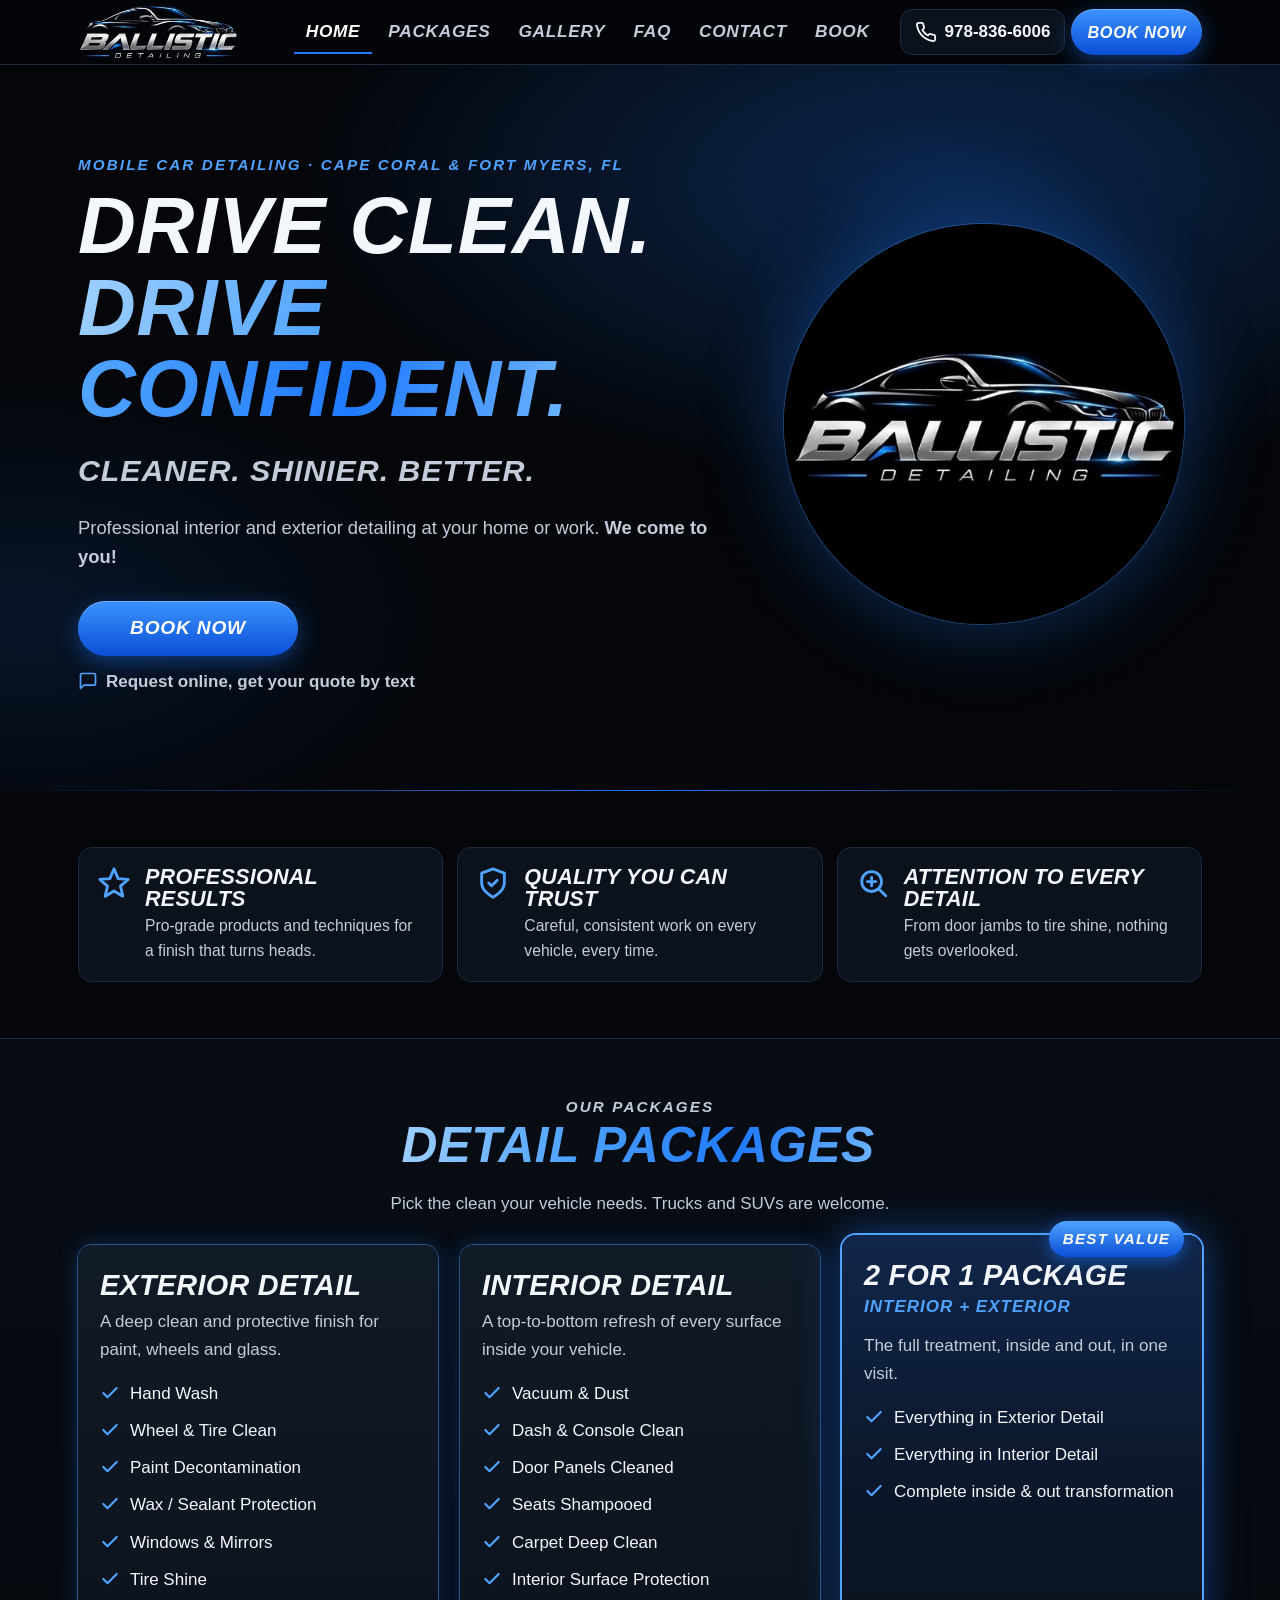
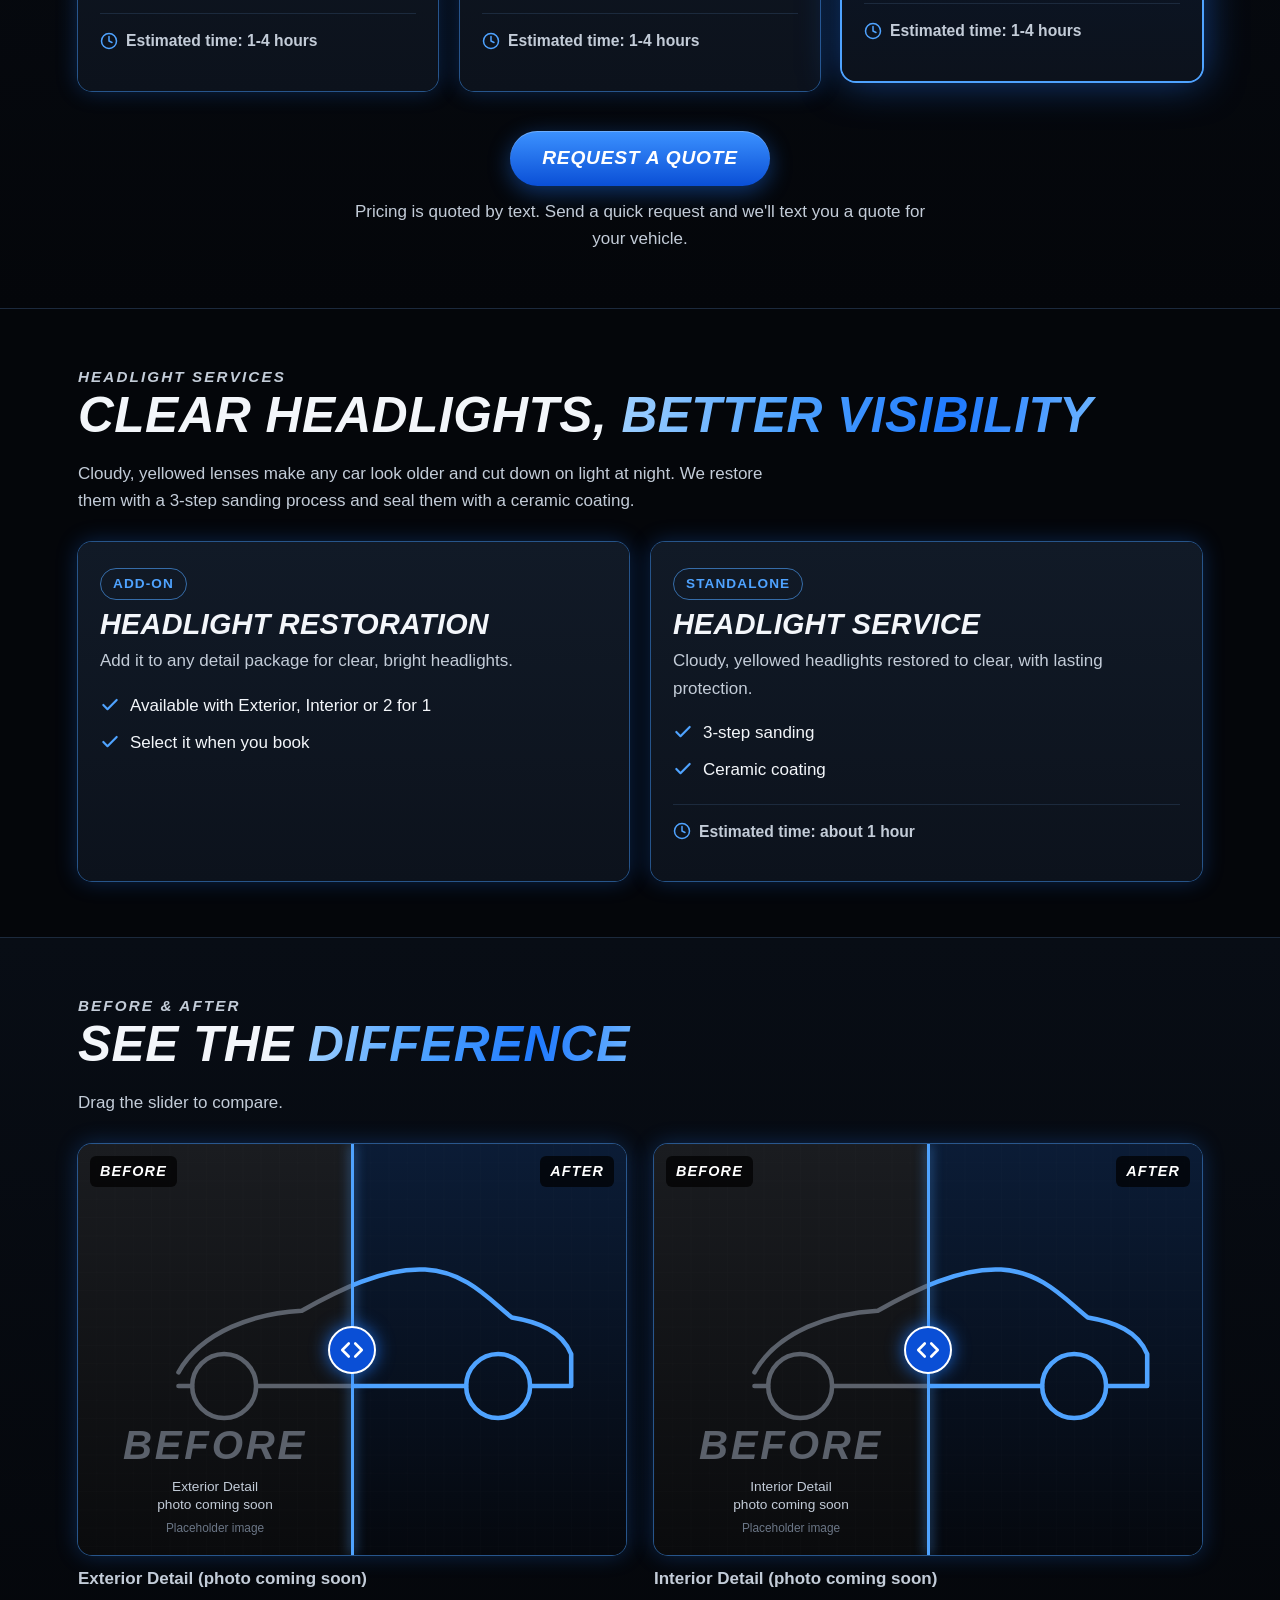
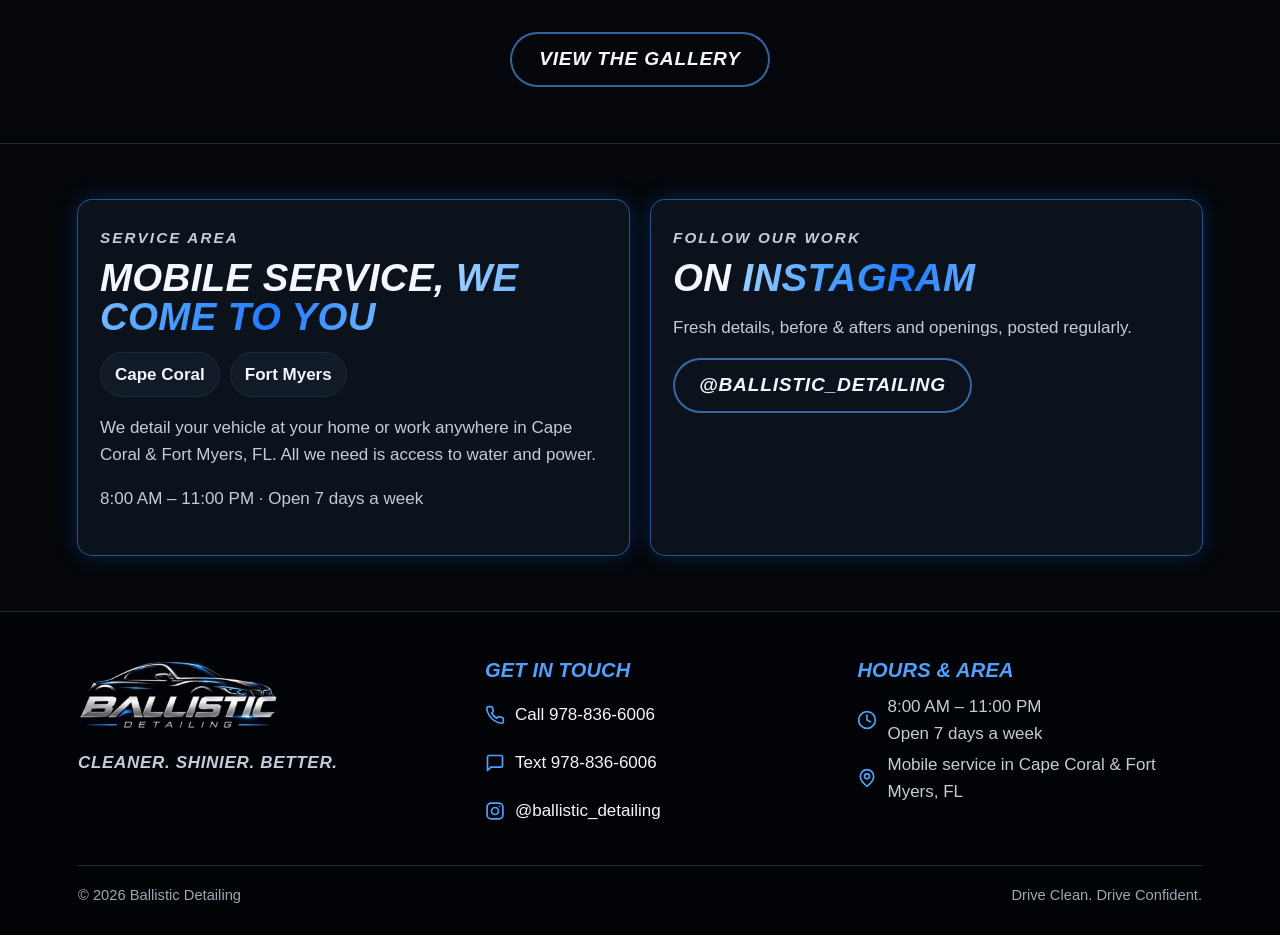
==== index.html @ 23828fbc "Initial Ballistic Detailing website Static mobile-first site: home, packages, gallery, book, FAQ, co" ====
<!doctype html>
<html lang="en">
<head>
<meta charset="utf-8">
<meta name="viewport" content="width=device-width, initial-scale=1">
<title>Mobile Car Detailing in Cape Coral &amp; Fort Myers, FL | Ballistic Detailing</title>
<meta name="description" content="Ballistic Detailing is a mobile car detailing service in Cape Coral &amp; Fort Myers, FL. Interior, exterior and headlight restoration. We come to you. Request a quote by text.">
<link rel="canonical" href="https://ballistic-detailing.example.com/">
<meta name="theme-color" content="#04060a">
<meta property="og:type" content="website">
<meta property="og:site_name" content="Ballistic Detailing">
<meta property="og:title" content="Mobile Car Detailing in Cape Coral &amp; Fort Myers, FL | Ballistic Detailing">
<meta property="og:description" content="Ballistic Detailing is a mobile car detailing service in Cape Coral &amp; Fort Myers, FL. Interior, exterior and headlight restoration. We come to you. Request a quote by text.">
<meta property="og:url" content="https://ballistic-detailing.example.com/">
<meta property="og:image" content="https://ballistic-detailing.example.com/images/og-image.jpg">
<meta property="og:image:width" content="1200">
<meta property="og:image:height" content="630">
<meta property="og:image:alt" content="Ballistic Detailing logo">
<meta name="twitter:card" content="summary_large_image">
<meta name="twitter:title" content="Mobile Car Detailing in Cape Coral &amp; Fort Myers, FL | Ballistic Detailing">
<meta name="twitter:description" content="Ballistic Detailing is a mobile car detailing service in Cape Coral &amp; Fort Myers, FL. Interior, exterior and headlight restoration. We come to you. Request a quote by text.">
<meta name="twitter:image" content="https://ballistic-detailing.example.com/images/og-image.jpg">
<link rel="icon" href="favicon.ico" sizes="32x32">
<link rel="icon" type="image/png" sizes="32x32" href="images/favicon-32.png">
<link rel="icon" type="image/png" sizes="16x16" href="images/favicon-16.png">
<link rel="apple-touch-icon" href="images/apple-touch-icon.png">
<link rel="manifest" href="site.webmanifest">
<link rel="stylesheet" href="css/styles.css">
<script src="js/config.js" defer></script>
<script src="js/site.js" defer></script>
</head>
<body data-page="home">
<a class="skip-link" href="#main">Skip to content</a>
<header class="site-header" id="site-header"><div class="container header-inner"><a class="brand" href="index.html"><img src="images/logo-wordmark-300.png" width="300" height="103" alt="Ballistic Detailing"></a></div></header>
<noscript><p>Please turn on JavaScript to see our packages and use the booking form. You can also call or text 978-836-6006.</p></noscript>
<main id="main">
  <section class="hero">
    <div class="container hero-grid">
      <div>
        <p class="eyebrow">Mobile car detailing &middot; <span data-c="area">Cape Coral &amp; Fort Myers, FL</span></p>
        <h1>Drive Clean. <span class="grad">Drive Confident.</span></h1>
        <p class="tagline" data-c="tagline1">Cleaner. Shinier. Better.</p>
        <p class="lead">Professional interior and exterior detailing at your home or work. <strong data-c="mobile">We come to you!</strong></p>
        <div class="hero-cta">
          <a class="btn btn-primary" href="book.html">Book Now</a>
          <span class="hero-badge"><svg viewBox="0 0 24 24" fill="none" stroke="currentColor" stroke-width="2" stroke-linecap="round" stroke-linejoin="round" aria-hidden="true"><path d="M21 15a2 2 0 0 1-2 2H7l-4 4V5a2 2 0 0 1 2-2h14a2 2 0 0 1 2 2z"/></svg>Request online, get your quote by text</span>
        </div>
      </div>
      <img class="hero-logo" src="images/logo-circle-512.jpg" width="512" height="512" alt="Ballistic Detailing logo: a sports car outline above the words Ballistic Detailing" fetchpriority="high">
    </div>
  </section>

  <section class="section" aria-labelledby="why-title">
    <div class="container">
      <h2 id="why-title" class="sr-only">Why Ballistic Detailing</h2>
      <div class="trust">
        <div class="trust-item"><svg viewBox="0 0 24 24" fill="none" stroke="currentColor" stroke-width="2" stroke-linecap="round" stroke-linejoin="round" aria-hidden="true"><path d="M12 2l2.9 6.9 7.1.6-5.4 4.7 1.6 7.1L12 17.6 5.8 21.3l1.6-7.1L2 9.5l7.1-.6z"/></svg><div><h3>Professional Results</h3><p>Pro-grade products and techniques for a finish that turns heads.</p></div></div>
        <div class="trust-item"><svg viewBox="0 0 24 24" fill="none" stroke="currentColor" stroke-width="2" stroke-linecap="round" stroke-linejoin="round" aria-hidden="true"><path d="M12 22s8-4 8-10V5l-8-3-8 3v7c0 6 8 10 8 10z"/><path d="m9 12 2 2 4-4"/></svg><div><h3>Quality You Can Trust</h3><p>Careful, consistent work on every vehicle, every time.</p></div></div>
        <div class="trust-item"><svg viewBox="0 0 24 24" fill="none" stroke="currentColor" stroke-width="2" stroke-linecap="round" stroke-linejoin="round" aria-hidden="true"><circle cx="11" cy="11" r="7"/><path d="m21 21-4.3-4.3M11 8v6M8 11h6"/></svg><div><h3>Attention to Every Detail</h3><p>From door jambs to tire shine, nothing gets overlooked.</p></div></div>
      </div>
    </div>
  </section>

  <section class="section section--alt" aria-labelledby="pkg-title">
    <div class="container">
      <div class="section-head center">
        <p class="eyebrow">Our packages</p>
        <h2 id="pkg-title"><span class="grad">Detail Packages</span></h2>
        <p>Pick the clean your vehicle needs. Trucks and SUVs are welcome.</p>
      </div>
      <div class="cards" data-render="packages"></div>
      <div class="quote-cta">
        <a class="btn btn-primary" href="book.html">Request a Quote</a>
        <p>Pricing is quoted by text. Send a quick request and we'll text you a quote for your vehicle.</p>
      </div>
    </div>
  </section>

  <section class="section" aria-labelledby="hl-title">
    <div class="container">
      <div class="section-head">
        <p class="eyebrow">Headlight services</p>
        <h2 id="hl-title">Clear Headlights, <span class="grad">Better Visibility</span></h2>
        <p>Cloudy, yellowed lenses make any car look older and cut down on light at night. We restore them with a 3-step sanding process and seal them with a ceramic coating.</p>
      </div>
      <div class="hl-grid" data-render="headlights"></div>
    </div>
  </section>

  <section class="section section--alt" aria-labelledby="ba-title">
    <div class="container">
      <div class="section-head">
        <p class="eyebrow">Before &amp; after</p>
        <h2 id="ba-title">See the <span class="grad">Difference</span></h2>
        <p>Drag the slider to compare.</p>
      </div>
      <div class="ba-grid" data-render="gallery" data-limit="2"></div>
      <div class="quote-cta"><a class="btn btn-ghost" href="gallery.html">View the gallery</a></div>
    </div>
  </section>

  <section class="section" aria-labelledby="area-title">
    <div class="container split">
      <div class="panel">
        <p class="eyebrow">Service area</p>
        <h2 id="area-title" class="display" style="font-size:clamp(1.8rem,5vw,2.4rem)">Mobile Service, <span class="grad">We Come to You</span></h2>
        <ul class="chips"><li>Cape Coral</li><li>Fort Myers</li></ul>
        <p>We detail your vehicle at your home or work anywhere in <span data-c="area">Cape Coral &amp; Fort Myers, FL</span>. All we need is access to water and power.</p>
        <p class="muted"><span data-c="hours">8:00 AM &ndash; 11:00 PM</span> &middot; <span data-c="days">Open 7 days a week</span></p>
      </div>
      <div class="panel">
        <p class="eyebrow">Follow our work</p>
        <h2 class="display" style="font-size:clamp(1.8rem,5vw,2.4rem)">On <span class="grad">Instagram</span></h2>
        <p>Fresh details, before &amp; afters and openings, posted regularly.</p>
        <a class="btn btn-ghost" data-href="ig" href="https://www.instagram.com/ballistic_detailing/" rel="noopener" target="_blank"><span data-c="ig">@ballistic_detailing</span><span class="sr-only"> on Instagram (opens in a new tab)</span></a>
      </div>
    </div>
  </section>
</main>
<footer class="site-footer" id="site-footer"></footer>
</body>
</html>
---- css/styles.css ----
/* Ballistic Detailing: mobile-first styles */
:root {
  --bg: #04060a;
  --bg-2: #080d15;
  --surface: #0c121c;
  --surface-2: #111a27;
  --line: #1c2a3d;
  --blue: #1f7aff;
  --blue-bright: #4fa3ff;
  --blue-deep: #0a4fd6;
  --glow: 0 0 0 1px rgba(79, 163, 255, .45), 0 0 22px rgba(31, 122, 255, .28);
  --glow-strong: 0 0 0 1px rgba(79, 163, 255, .9), 0 0 34px rgba(31, 122, 255, .55);
  --text: #f3f6fa;
  --silver: #c3ccd8;
  --muted: #9aa6b6;
  --error: #ff8a8a;
  --ok: #6fe3a5;
  --radius: 14px;
  --head: "Barlow Condensed", "Oswald", "Roboto Condensed", "Arial Narrow", "Helvetica Neue Condensed", "Helvetica Neue", Arial, sans-serif;
  --body: -apple-system, BlinkMacSystemFont, "Segoe UI", Roboto, "Helvetica Neue", Arial, sans-serif;
  --header-h: 64px;
  color-scheme: dark;
}

*, *::before, *::after { box-sizing: border-box; }
html { scroll-behavior: smooth; -webkit-text-size-adjust: 100%; scroll-padding-top: calc(var(--header-h) + 12px); }
@media (prefers-reduced-motion: reduce) { html { scroll-behavior: auto; } * { transition: none !important; } }
body {
  margin: 0; background: var(--bg); color: var(--text);
  font: 400 1.0625rem/1.6 var(--body);
  overflow-x: hidden;
}
img { max-width: 100%; height: auto; display: block; }
a { color: var(--blue-bright); }
a:hover { color: #8cc3ff; }
:focus-visible { outline: 3px solid var(--blue-bright); outline-offset: 3px; border-radius: 6px; }
.sr-only { position: absolute; width: 1px; height: 1px; padding: 0; margin: -1px; overflow: hidden; clip: rect(0 0 0 0); white-space: nowrap; border: 0; }
.skip-link { position: absolute; left: 12px; top: -60px; z-index: 100; background: var(--blue); color: #fff; padding: 10px 16px; border-radius: 8px; font-weight: 700; }
.skip-link:focus { top: 10px; }

.container { width: 100%; max-width: 1160px; margin: 0 auto; padding: 0 18px; }
.section { padding: 56px 0; }
.section--alt { background: linear-gradient(180deg, var(--bg-2), var(--bg)); border-top: 1px solid var(--line); border-bottom: 1px solid var(--line); }

/* ---------- Type ---------- */
h1, h2, h3, .display {
  font-family: var(--head); font-style: italic; font-weight: 800; text-transform: uppercase;
  font-stretch: condensed; letter-spacing: .01em; line-height: 1.02; margin: 0 0 .4em;
}
h1 { font-size: clamp(2.5rem, 10vw, 5rem); }
h2 { font-size: clamp(2rem, 6.5vw, 3.1rem); }
h3 { font-size: clamp(1.45rem, 4.5vw, 1.8rem); }
.grad {
  background: linear-gradient(100deg, #9fd0ff 0%, var(--blue-bright) 35%, var(--blue) 70%, #6fb6ff 100%);
  -webkit-background-clip: text; background-clip: text; color: transparent;
  padding-right: .08em; /* keeps italic last letter from clipping */
}
.eyebrow { font-family: var(--head); font-style: italic; font-weight: 700; text-transform: uppercase; letter-spacing: .14em; color: var(--blue-bright); font-size: .95rem; margin: 0 0 .5em; }
.lead { font-size: 1.15rem; color: var(--silver); max-width: 40em; }
.muted { color: var(--muted); }
.section-head { margin-bottom: 28px; }
.section-head p { color: var(--silver); margin: 0; max-width: 42em; }
.center { text-align: center; }
.center .section-head p, .section-head.center p { margin: 0 auto; }

/* ---------- Buttons ---------- */
.btn {
  display: inline-flex; align-items: center; justify-content: center; gap: .5em;
  min-height: 52px; padding: 12px 26px; border-radius: 999px; border: 0; cursor: pointer;
  font-family: var(--head); font-style: italic; font-weight: 800; font-size: 1.2rem; letter-spacing: .04em; text-transform: uppercase;
  white-space: nowrap; text-decoration: none; color: #fff; transition: transform .12s ease, box-shadow .2s ease, background-color .2s ease, filter .2s ease;
  -webkit-tap-highlight-color: transparent;
}
.btn svg { width: 1.1em; height: 1.1em; flex: none; }
.btn-primary { background: linear-gradient(180deg, #3c92ff, var(--blue-deep)); box-shadow: 0 6px 22px rgba(31, 122, 255, .4), inset 0 1px 0 rgba(255,255,255,.25); }
.btn-primary:hover { color: #fff; filter: brightness(1.12); box-shadow: 0 8px 30px rgba(31, 122, 255, .6), inset 0 1px 0 rgba(255,255,255,.25); }
.btn-ghost { background: transparent; color: var(--text); box-shadow: inset 0 0 0 2px rgba(79,163,255,.6); }
.btn-ghost:hover { color: #fff; background: rgba(31,122,255,.12); box-shadow: inset 0 0 0 2px var(--blue-bright); }
.btn:active { transform: translateY(1px) scale(.985); }
.btn-block { width: 100%; }
.btn-sm { min-height: 44px; padding: 8px 16px; font-size: 1.02rem; }

/* ---------- Header ---------- */
.site-header {
  position: sticky; top: 0; z-index: 50; min-height: var(--header-h);
  background: rgba(4, 6, 10, .92); border-bottom: 1px solid var(--line);
  -webkit-backdrop-filter: blur(10px); backdrop-filter: blur(10px);
}
.header-inner { display: flex; align-items: center; gap: 8px; min-height: var(--header-h); }
.brand { display: flex; align-items: center; margin-right: auto; padding: 4px 0; }
.brand img { width: 132px; height: auto; }
.header-actions { display: flex; align-items: center; gap: 6px; }
.icon-btn {
  display: inline-flex; align-items: center; justify-content: center; width: 46px; height: 46px; border-radius: 12px;
  color: var(--text); background: var(--surface); border: 1px solid var(--line); cursor: pointer;
}
.icon-btn:hover { color: #fff; border-color: var(--blue-bright); }
.icon-btn svg { width: 22px; height: 22px; }
.header-book { min-height: 46px; padding: 8px 16px; font-size: 1.02rem; }
.header-call-text { display: none; }
.nav { display: none; }
.nav.open { display: block; position: absolute; left: 0; right: 0; top: 100%; background: rgba(4,6,10,.98); border-bottom: 1px solid var(--line); }
.nav ul { list-style: none; margin: 0; padding: 8px 18px 16px; }
.nav a {
  display: block; padding: 14px 4px; color: var(--text); text-decoration: none; border-bottom: 1px solid var(--line);
  font-family: var(--head); font-style: italic; font-weight: 700; font-size: 1.3rem; text-transform: uppercase; letter-spacing: .04em;
}
.nav a[aria-current="page"] { color: var(--blue-bright); }
.nav a:hover { color: var(--blue-bright); }
@media (max-width: 359px) { .brand img { width: 108px; } .header-book { padding: 8px 12px; } }

@media (min-width: 960px) {
  .menu-btn { display: none; }
  .nav, .nav.open { display: block; position: static; background: none; border: 0; }
  .nav ul { display: flex; gap: 4px; padding: 0; }
  .nav a { border: 0; padding: 8px 12px; font-size: 1.08rem; border-radius: 8px; color: var(--silver); }
  .nav a[aria-current="page"] { color: #fff; box-shadow: inset 0 -2px 0 var(--blue); border-radius: 0; }
  .brand img { width: 160px; }
  .header-inner { gap: 18px; }
  .header-call { width: auto; padding: 0 14px; gap: 8px; font-weight: 600; text-decoration: none; }
}
@media (min-width: 1140px) { .header-call-text { display: inline; white-space: nowrap; } }

/* ---------- Hero ---------- */
.hero { position: relative; padding: 56px 0 64px; overflow: hidden; isolation: isolate; }
.hero::before {
  content: ""; position: absolute; inset: -20% -10% auto; height: 120%; z-index: -1;
  background:
    radial-gradient(60% 50% at 70% 30%, rgba(31,122,255,.28), transparent 70%),
    radial-gradient(40% 40% at 10% 80%, rgba(31,122,255,.12), transparent 70%);
}
.hero::after { content: ""; position: absolute; left: 0; right: 0; bottom: 0; height: 1px; background: linear-gradient(90deg, transparent, var(--blue), transparent); }
.hero-grid { display: grid; gap: 32px; align-items: center; }
.hero h1 { margin-bottom: .2em; }
.hero .tagline { font-family: var(--head); font-style: italic; font-weight: 700; text-transform: uppercase; font-size: clamp(1.3rem, 4.6vw, 1.9rem); color: var(--silver); letter-spacing: .03em; margin: 0 0 .6em; }
.hero .lead { margin: 0 0 1.6em; }
.hero-cta { display: flex; flex-direction: column; align-items: flex-start; gap: 12px; }
.hero-cta .btn { min-width: 220px; }
.hero-badge { display: inline-flex; align-items: center; gap: 8px; color: var(--silver); font-weight: 600; }
.hero-badge svg { width: 20px; height: 20px; color: var(--blue-bright); }
.hero-logo { justify-self: center; width: min(62vw, 400px); border-radius: 50%; box-shadow: 0 0 0 1px rgba(79,163,255,.3), 0 0 80px rgba(31,122,255,.35); }
@media (min-width: 860px) {
  .hero { padding: 88px 0 96px; }
  .hero-grid { grid-template-columns: 1.2fr .8fr; }
}

/* ---------- Trust points ---------- */
.trust { display: grid; gap: 14px; }
.trust-item { display: flex; gap: 14px; align-items: flex-start; padding: 18px; background: var(--surface); border: 1px solid var(--line); border-radius: var(--radius); }
.trust-item svg { flex: none; width: 34px; height: 34px; color: var(--blue-bright); }
.trust-item h3 { font-size: 1.35rem; margin: 0 0 .15em; }
.trust-item p { margin: 0; color: var(--silver); font-size: .98rem; }
@media (min-width: 760px) { .trust { grid-template-columns: repeat(3, 1fr); } }

/* ---------- Package cards ---------- */
.cards { display: grid; gap: 22px; }
@media (min-width: 900px) { .cards { grid-template-columns: repeat(3, 1fr); align-items: stretch; } }
.card {
  position: relative; display: flex; flex-direction: column; padding: 26px 22px 22px; border-radius: var(--radius);
  background: linear-gradient(180deg, var(--surface-2), var(--surface)); box-shadow: var(--glow);
  transition: box-shadow .2s ease, transform .2s ease;
}
.card:hover { box-shadow: var(--glow-strong); }
.card h3 { margin-bottom: .1em; }
.card .sub { font-family: var(--head); font-style: italic; font-weight: 700; text-transform: uppercase; color: var(--blue-bright); letter-spacing: .06em; margin: 0 0 .4em; }
.card .summary { color: var(--silver); margin: .3em 0 1em; }
.card .price { font-family: var(--head); font-style: italic; font-weight: 800; font-size: 2.2rem; margin: 0 0 .3em; }
.card--featured {
  background: linear-gradient(180deg, #10264a, #0b1628 60%, var(--surface));
  box-shadow: 0 0 0 2px var(--blue-bright), 0 0 40px rgba(31,122,255,.5);
}
.card--featured:hover { box-shadow: 0 0 0 2px #8cc3ff, 0 0 54px rgba(31,122,255,.7); }
@media (min-width: 900px) { .card--featured { transform: translateY(-10px); } }
.badge {
  position: absolute; top: -14px; right: 18px; padding: 6px 14px; border-radius: 999px;
  background: linear-gradient(180deg, #4fa3ff, var(--blue-deep)); color: #fff;
  font-family: var(--head); font-style: italic; font-weight: 800; text-transform: uppercase; letter-spacing: .08em; font-size: .95rem;
  box-shadow: 0 4px 16px rgba(31,122,255,.55);
}
.checklist { list-style: none; padding: 0; margin: 0 0 1.2em; display: grid; gap: 10px; }
.checklist li { display: flex; gap: 10px; align-items: flex-start; }
.checklist svg { flex: none; width: 20px; height: 20px; margin-top: 3px; color: var(--blue-bright); }
.time { margin-top: auto; display: flex; align-items: center; gap: 8px; padding-top: 14px; border-top: 1px solid var(--line); color: var(--silver); font-weight: 600; font-size: .98rem; }
.time svg { width: 18px; height: 18px; color: var(--blue-bright); flex: none; }

.quote-cta { margin-top: 40px; text-align: center; display: grid; justify-items: center; gap: 12px; }
.quote-cta p { margin: 0; color: var(--silver); max-width: 34em; }
.quote-cta .btn { min-width: 260px; }
@media (max-width: 420px) { .quote-cta .btn { width: 100%; min-width: 0; } }

/* ---------- Headlights ---------- */
.hl-grid { display: grid; gap: 22px; }
@media (min-width: 760px) { .hl-grid { grid-template-columns: 1fr 1fr; } }
.hl-card .tag { align-self: flex-start; display: inline-block; margin-bottom: 10px; padding: 4px 12px; border-radius: 999px; border: 1px solid rgba(79,163,255,.6); color: var(--blue-bright); font-weight: 700; font-size: .85rem; text-transform: uppercase; letter-spacing: .08em; }

/* ---------- Before / after ---------- */
.ba-grid { display: grid; gap: 28px; }
@media (min-width: 760px) { .ba-grid { grid-template-columns: repeat(2, 1fr); } }
@media (min-width: 1100px) { .ba-grid--3 { grid-template-columns: repeat(3, 1fr); } }
.ba { margin: 0; }
.ba-frame {
  --pos: 50%;
  position: relative; aspect-ratio: 4 / 3; overflow: hidden; border-radius: var(--radius); background: var(--surface);
  box-shadow: var(--glow); user-select: none; touch-action: pan-y;
}
.ba-frame img { position: absolute; inset: 0; width: 100%; height: 100%; object-fit: cover; }
.ba-after { clip-path: inset(0 0 0 var(--pos)); }
.ba-line { position: absolute; top: 0; bottom: 0; left: var(--pos); width: 3px; margin-left: -1.5px; background: var(--blue-bright); box-shadow: 0 0 12px rgba(79,163,255,.9); pointer-events: none; }
.ba-knob {
  position: absolute; top: 50%; left: var(--pos); width: 48px; height: 48px; margin: -24px 0 0 -24px; border-radius: 50%;
  background: var(--blue-deep); border: 2px solid #fff; box-shadow: 0 0 18px rgba(31,122,255,.8); pointer-events: none;
  display: flex; align-items: center; justify-content: center; color: #fff;
}
.ba-knob svg { width: 26px; height: 26px; }
.ba-label { position: absolute; top: 12px; padding: 4px 10px; border-radius: 6px; background: rgba(0,0,0,.72); color: #fff; font-family: var(--head); font-style: italic; font-weight: 800; text-transform: uppercase; letter-spacing: .08em; font-size: .9rem; pointer-events: none; }
.ba-label--before { left: 12px; }
.ba-label--after { right: 12px; }
.ba-range { position: absolute; inset: 0; width: 100%; height: 100%; margin: 0; opacity: 0; cursor: ew-resize; -webkit-appearance: none; appearance: none; }
.ba-frame:has(.ba-range:focus-visible) { outline: 3px solid var(--blue-bright); outline-offset: 3px; }
.ba figcaption { margin-top: 10px; color: var(--silver); font-weight: 600; }
.ba-empty { padding: 28px; text-align: center; border: 1px dashed var(--line); border-radius: var(--radius); color: var(--muted); }

/* ---------- Service area / IG ---------- */
.split { display: grid; gap: 22px; }
@media (min-width: 760px) { .split { grid-template-columns: 1fr 1fr; } }
.panel { padding: 26px 22px; border-radius: var(--radius); background: var(--surface); box-shadow: var(--glow); }
.panel h3 { margin-bottom: .3em; }
.panel p { color: var(--silver); }
.chips { display: flex; flex-wrap: wrap; gap: 10px; margin: 0 0 1em; padding: 0; list-style: none; }
.chips li { padding: 8px 14px; border-radius: 999px; background: var(--surface-2); border: 1px solid var(--line); font-weight: 600; }

/* ---------- Page header ---------- */
.page-hero { padding: 44px 0 20px; position: relative; }
.page-hero::before { content: ""; position: absolute; inset: 0; z-index: -1; background: radial-gradient(50% 80% at 80% 0%, rgba(31,122,255,.2), transparent 70%); }
.page-hero p { color: var(--silver); max-width: 40em; margin: 0; }

/* ---------- FAQ ---------- */
.faq { display: grid; gap: 12px; max-width: 820px; }
.faq details { background: var(--surface); border: 1px solid var(--line); border-radius: var(--radius); }
.faq details[open] { box-shadow: var(--glow); border-color: transparent; }
.faq summary { cursor: pointer; list-style: none; padding: 18px 52px 18px 20px; position: relative; font-weight: 700; font-size: 1.1rem; min-height: 56px; }
.faq summary::-webkit-details-marker { display: none; }
.faq summary::after { content: "+"; position: absolute; right: 20px; top: 50%; transform: translateY(-50%); font-size: 1.6rem; color: var(--blue-bright); font-weight: 400; }
.faq details[open] summary::after { content: "\2212"; }
.faq .answer { padding: 0 20px 20px; color: var(--silver); }
.faq .answer h4 { color: var(--text); margin: 1em 0 .4em; }
.faq .answer ul { margin: 0; padding-left: 1.2em; }

/* ---------- Contact ---------- */
.contact-grid { display: grid; gap: 18px; }
@media (min-width: 760px) { .contact-grid { grid-template-columns: repeat(2, 1fr); } }
.contact-card { display: flex; gap: 16px; align-items: center; padding: 20px; border-radius: var(--radius); background: var(--surface); box-shadow: var(--glow); color: var(--text); text-decoration: none; min-height: 88px; transition: box-shadow .2s ease; }
a.contact-card:hover { color: var(--text); box-shadow: var(--glow-strong); }
.contact-card svg { flex: none; width: 34px; height: 34px; color: var(--blue-bright); }
.contact-card .k { display: block; font-family: var(--head); font-style: italic; font-weight: 800; text-transform: uppercase; letter-spacing: .06em; color: var(--blue-bright); }
.contact-card .v { display: block; font-size: 1.15rem; font-weight: 700; word-break: break-word; }

/* ---------- Booking form ---------- */
.book-wrap { max-width: 720px; }
.request-note { display: flex; gap: 12px; padding: 14px 16px; border-radius: 12px; background: rgba(31,122,255,.1); border: 1px solid rgba(79,163,255,.45); color: var(--text); margin: 0 0 26px; }
.request-note svg { flex: none; width: 22px; height: 22px; color: var(--blue-bright); margin-top: 2px; }
.form { display: grid; gap: 20px; }
.field { display: grid; gap: 6px; }
.field label, .field legend { font-weight: 700; }
.field .opt { color: var(--muted); font-weight: 500; }
.field input, .field select, .field textarea {
  width: 100%; min-height: 52px; padding: 12px 14px; border-radius: 10px; border: 1px solid #2a3a52; background: #0a1019; color: var(--text);
  font: inherit; font-size: 1.0625rem; /* >=16px prevents iOS zoom */
}
.field textarea { min-height: 110px; resize: vertical; }
.field select { appearance: none; -webkit-appearance: none; padding-right: 44px; background-image: url("data:image/svg+xml,%3Csvg xmlns='http://www.w3.org/2000/svg' viewBox='0 0 24 24' fill='none' stroke='%234fa3ff' stroke-width='2.5'%3E%3Cpath d='m6 9 6 6 6-6'/%3E%3C/svg%3E"); background-repeat: no-repeat; background-position: right 14px center; background-size: 20px; }
.field input:hover, .field select:hover, .field textarea:hover { border-color: #3d5476; }
.field input:focus, .field select:focus, .field textarea:focus { outline: none; border-color: var(--blue-bright); box-shadow: 0 0 0 3px rgba(79,163,255,.35); }
.field input::-webkit-calendar-picker-indicator { filter: invert(.8); cursor: pointer; }
.field[data-invalid] input, .field[data-invalid] select, .field[data-invalid] textarea { border-color: var(--error); }
.field .err { color: var(--error); font-weight: 600; font-size: .95rem; min-height: 0; }
.field .err:empty { display: none; }
.field .hint { color: var(--muted); font-size: .95rem; margin: 0; }
.field .hint:empty { display: none; }
.field .err, .field .est { margin: 0; }
.est { display: inline-flex; align-items: center; gap: 8px; color: var(--silver); font-weight: 600; }
.est svg { width: 18px; height: 18px; color: var(--blue-bright); }
.check { display: flex; gap: 14px; align-items: flex-start; padding: 16px; border-radius: 12px; border: 1px solid #2a3a52; background: #0a1019; cursor: pointer; }
.check:hover { border-color: var(--blue-bright); }
.check input { width: 24px; height: 24px; min-height: 0; margin: 2px 0 0; accent-color: var(--blue); flex: none; }
.check span { display: grid; gap: 2px; }
.check small { color: var(--muted); font-size: .95rem; font-weight: 500; }
fieldset.field { border: 0; padding: 0; margin: 0; min-width: 0; }
.row-2 { display: grid; gap: 20px; }
@media (min-width: 600px) { .row-2 { grid-template-columns: 1fr 1fr; } }

.form-summary { padding: 14px 16px; border-radius: 12px; border: 1px solid var(--error); color: var(--error); font-weight: 600; }
.form-summary[hidden] { display: none; }
.actions { display: grid; gap: 12px; margin-top: 6px; }
@media (min-width: 600px) { .actions { grid-template-columns: 1fr 1fr; } }
.send-note { margin: 4px 0 0; color: var(--text); font-weight: 600; }
.to-number { margin: 0; color: var(--silver); }
.to-number strong { color: #fff; font-size: 1.35rem; white-space: nowrap; }
.status { min-height: 1.6em; margin: 0; font-weight: 700; color: var(--ok); }
.preview { margin-top: 8px; border: 1px solid var(--line); border-radius: 12px; background: var(--surface); }
.preview summary { cursor: pointer; padding: 14px 16px; font-weight: 700; min-height: 48px; }
.preview pre { margin: 0; padding: 0 16px 16px; white-space: pre-wrap; word-break: break-word; font: inherit; color: var(--silver); }
/* Desktop / mouse users: copy is the primary action */
@media (hover: hover) and (pointer: fine) {
  .actions .btn-copy { order: -1; background: linear-gradient(180deg, #3c92ff, var(--blue-deep)); box-shadow: 0 6px 22px rgba(31, 122, 255, .4); }
  .actions .btn-sms { background: transparent; box-shadow: inset 0 0 0 2px rgba(79,163,255,.6); }
}

/* ---------- Footer ---------- */
.site-footer { margin-top: 0; padding: 48px 0 28px; border-top: 1px solid var(--line); background: #020306; }
.footer-grid { display: grid; gap: 28px; }
@media (min-width: 760px) { .footer-grid { grid-template-columns: 1.1fr 1fr 1fr; } }
.footer-brand img { width: 200px; }
.footer-brand p { color: var(--silver); margin: 12px 0 0; font-family: var(--head); font-style: italic; font-weight: 700; text-transform: uppercase; letter-spacing: .04em; }
.site-footer h2 { font-size: 1.25rem; color: var(--blue-bright); margin-bottom: .6em; }
.site-footer ul { list-style: none; margin: 0; padding: 0; display: grid; gap: 4px; }
.site-footer a { color: var(--text); text-decoration: none; display: inline-flex; align-items: center; min-height: 44px; gap: 10px; }
.site-footer a:hover { color: var(--blue-bright); }
.site-footer svg { width: 20px; height: 20px; color: var(--blue-bright); flex: none; }
.site-footer .line { display: flex; align-items: center; gap: 10px; min-height: 44px; color: var(--silver); }
.footer-bottom { margin-top: 32px; padding-top: 18px; border-top: 1px solid var(--line); color: var(--muted); font-size: .92rem; display: flex; flex-wrap: wrap; justify-content: space-between; gap: 8px; }

noscript p { margin: 0; padding: 12px 18px; background: #3a1010; color: #fff; text-align: center; }
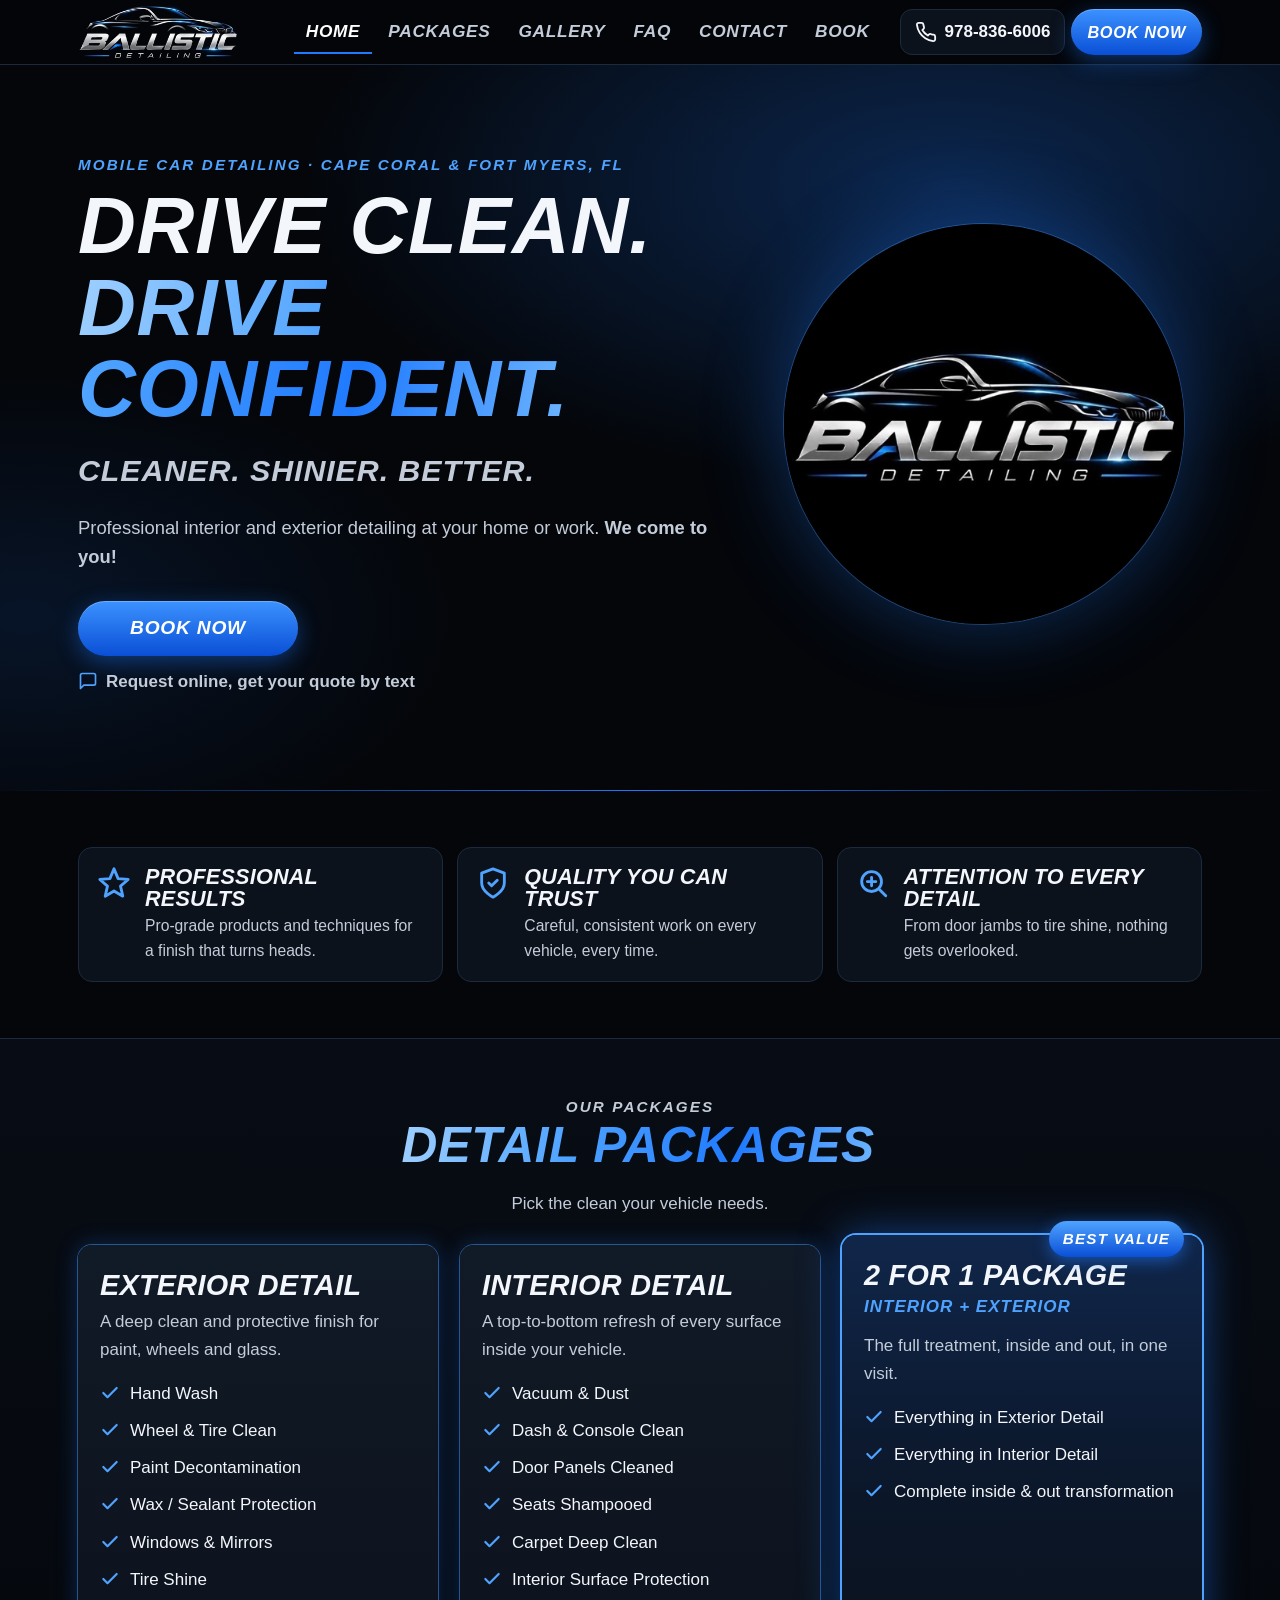
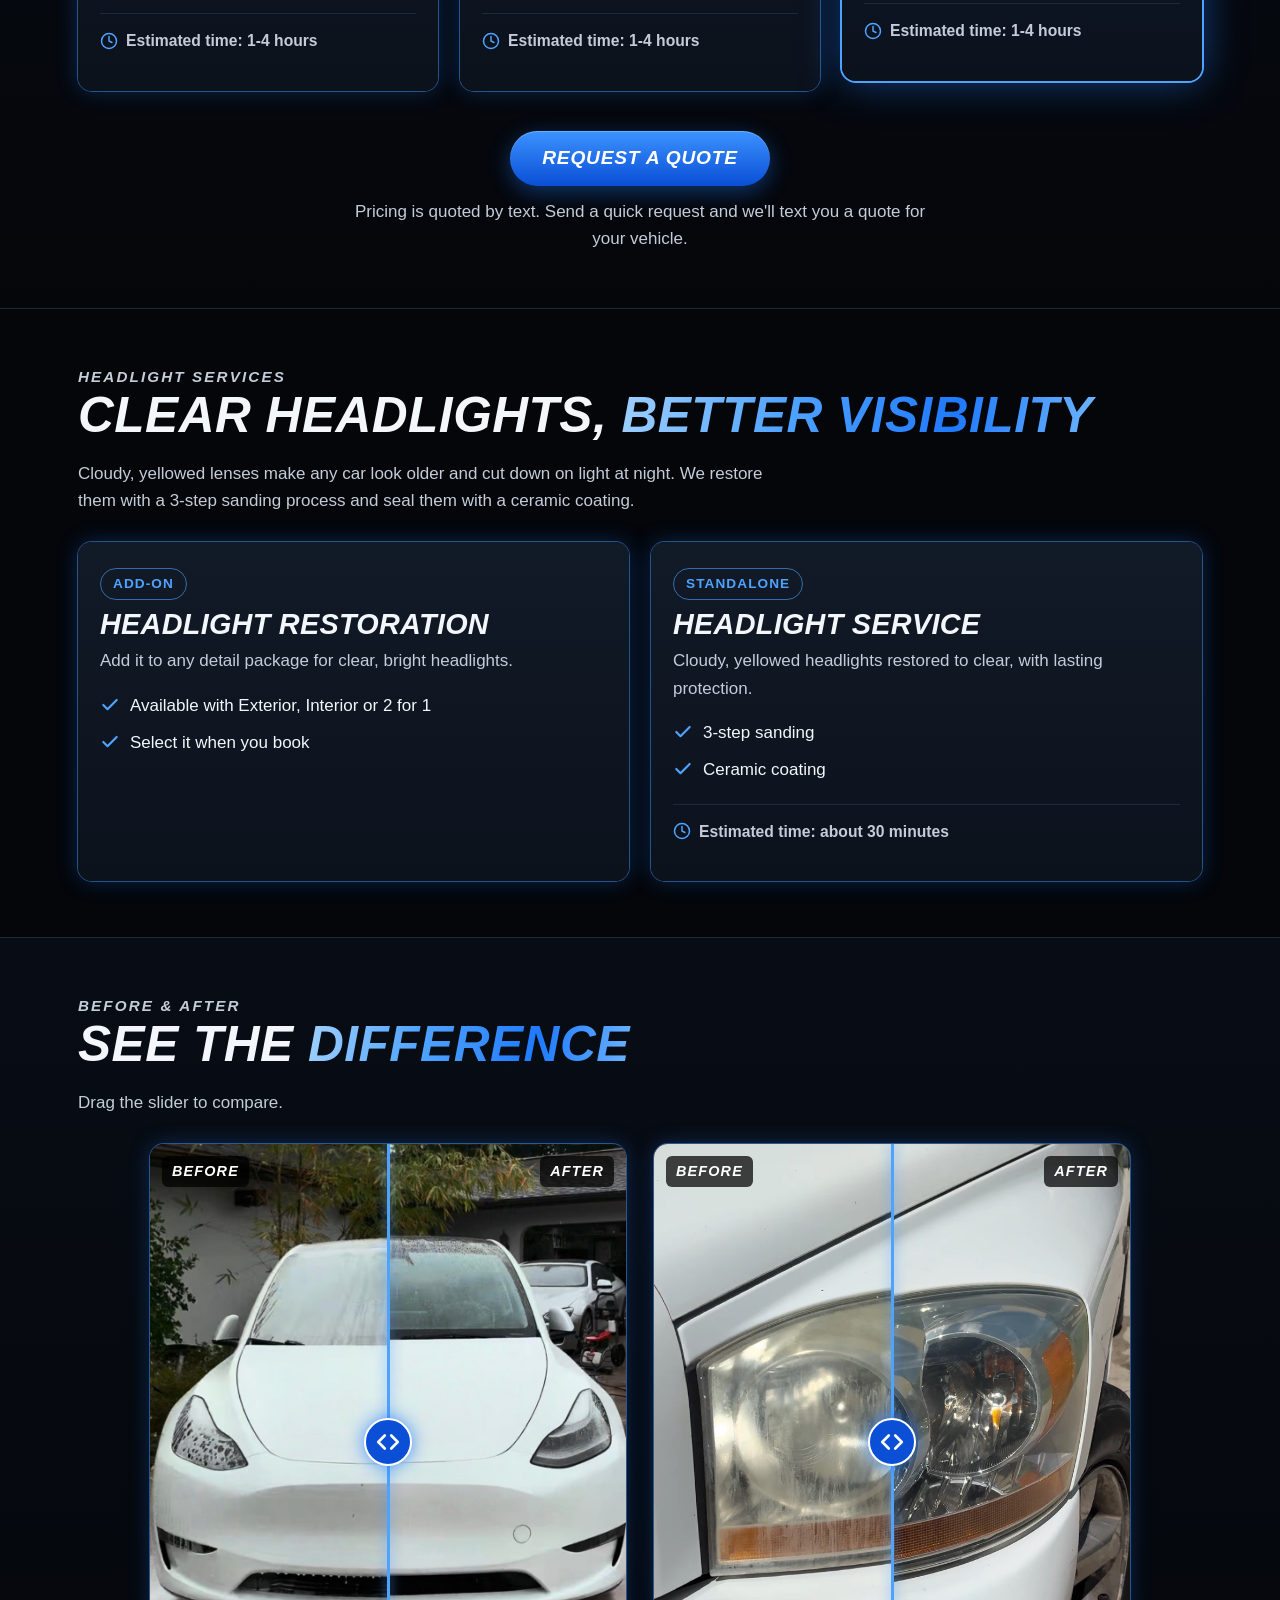
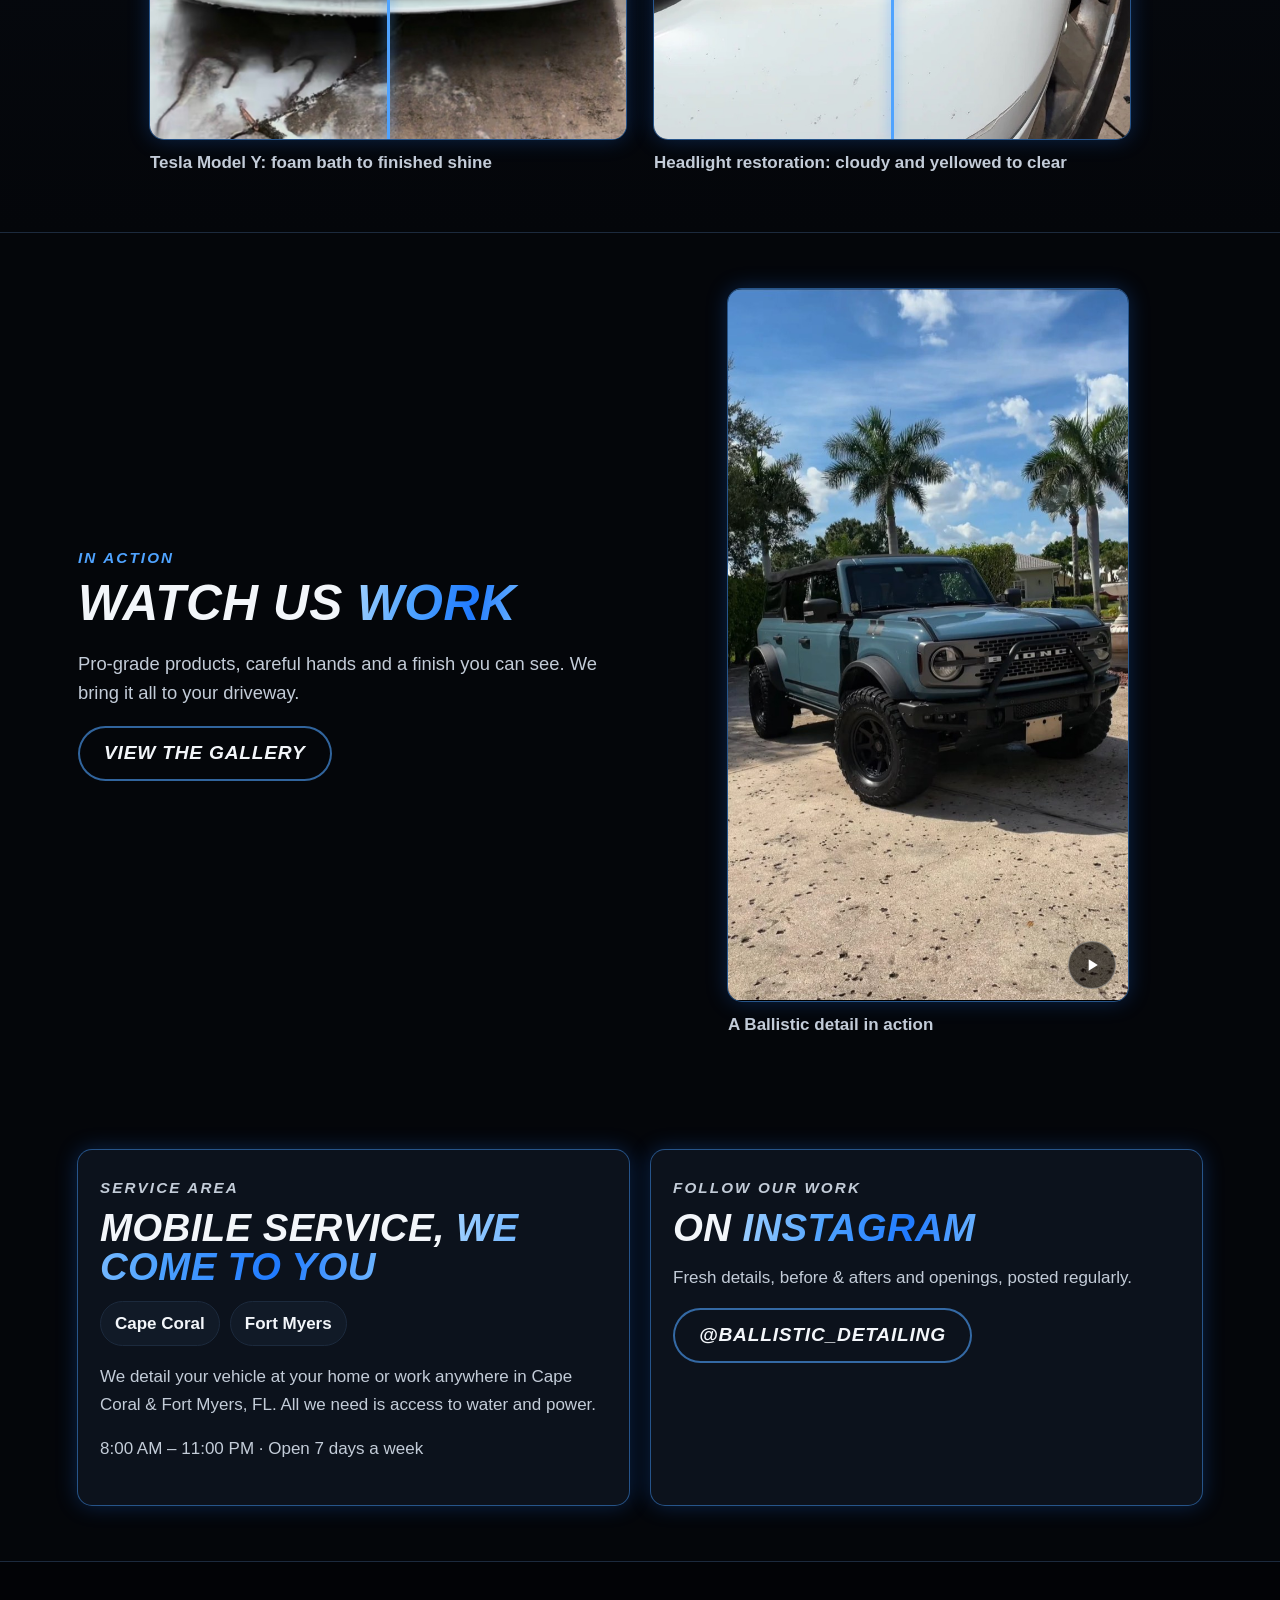
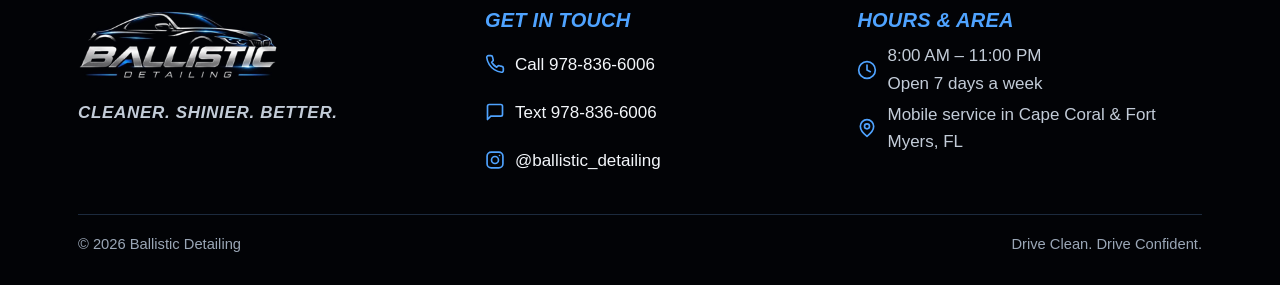
==== commit 15108785: "Add real photos and video; headlight time 30 min; truck/SUV upcharge note - Tesla and headlight befo" ====
--- a/index.html
+++ b/index.html
@@ -5,21 +5,21 @@
 <meta name="viewport" content="width=device-width, initial-scale=1">
 <title>Mobile Car Detailing in Cape Coral &amp; Fort Myers, FL | Ballistic Detailing</title>
 <meta name="description" content="Ballistic Detailing is a mobile car detailing service in Cape Coral &amp; Fort Myers, FL. Interior, exterior and headlight restoration. We come to you. Request a quote by text.">
-<link rel="canonical" href="https://ballistic-detailing.example.com/">
+<link rel="canonical" href="https://ballsdetailing.github.io/Ballistic-Detailing/">
 <meta name="theme-color" content="#04060a">
 <meta property="og:type" content="website">
 <meta property="og:site_name" content="Ballistic Detailing">
 <meta property="og:title" content="Mobile Car Detailing in Cape Coral &amp; Fort Myers, FL | Ballistic Detailing">
 <meta property="og:description" content="Ballistic Detailing is a mobile car detailing service in Cape Coral &amp; Fort Myers, FL. Interior, exterior and headlight restoration. We come to you. Request a quote by text.">
-<meta property="og:url" content="https://ballistic-detailing.example.com/">
-<meta property="og:image" content="https://ballistic-detailing.example.com/images/og-image.jpg">
+<meta property="og:url" content="https://ballsdetailing.github.io/Ballistic-Detailing/">
+<meta property="og:image" content="https://ballsdetailing.github.io/Ballistic-Detailing/images/og-image.jpg">
 <meta property="og:image:width" content="1200">
 <meta property="og:image:height" content="630">
 <meta property="og:image:alt" content="Ballistic Detailing logo">
 <meta name="twitter:card" content="summary_large_image">
 <meta name="twitter:title" content="Mobile Car Detailing in Cape Coral &amp; Fort Myers, FL | Ballistic Detailing">
 <meta name="twitter:description" content="Ballistic Detailing is a mobile car detailing service in Cape Coral &amp; Fort Myers, FL. Interior, exterior and headlight restoration. We come to you. Request a quote by text.">
-<meta name="twitter:image" content="https://ballistic-detailing.example.com/images/og-image.jpg">
+<meta name="twitter:image" content="https://ballsdetailing.github.io/Ballistic-Detailing/images/og-image.jpg">
 <link rel="icon" href="favicon.ico" sizes="32x32">
 <link rel="icon" type="image/png" sizes="32x32" href="images/favicon-32.png">
 <link rel="icon" type="image/png" sizes="16x16" href="images/favicon-16.png">
@@ -66,7 +66,7 @@
       <div class="section-head center">
         <p class="eyebrow">Our packages</p>
         <h2 id="pkg-title"><span class="grad">Detail Packages</span></h2>
-        <p>Pick the clean your vehicle needs. Trucks and SUVs are welcome.</p>
+        <p>Pick the clean your vehicle needs.</p>
       </div>
       <div class="cards" data-render="packages"></div>
       <div class="quote-cta">
@@ -94,8 +94,19 @@
         <h2 id="ba-title">See the <span class="grad">Difference</span></h2>
         <p>Drag the slider to compare.</p>
       </div>
-      <div class="ba-grid" data-render="gallery" data-limit="2"></div>
-      <div class="quote-cta"><a class="btn btn-ghost" href="gallery.html">View the gallery</a></div>
+      <div class="ba-grid ba-grid--pairs" data-render="gallery" data-set="home"></div>
+    </div>
+  </section>
+
+  <section class="section" aria-labelledby="video-title">
+    <div class="container video-split">
+      <div>
+        <p class="eyebrow">In action</p>
+        <h2 id="video-title">Watch Us <span class="grad">Work</span></h2>
+        <p class="lead">Pro-grade products, careful hands and a finish you can see. We bring it all to your driveway.</p>
+        <a class="btn btn-ghost" href="gallery.html">View the gallery</a>
+      </div>
+      <div data-render="video"></div>
     </div>
   </section>
 
--- a/css/styles.css
+++ b/css/styles.css
@@ -218,6 +218,21 @@
 .ba-range { position: absolute; inset: 0; width: 100%; height: 100%; margin: 0; opacity: 0; cursor: ew-resize; -webkit-appearance: none; appearance: none; }
 .ba-frame:has(.ba-range:focus-visible) { outline: 3px solid var(--blue-bright); outline-offset: 3px; }
 .ba figcaption { margin-top: 10px; color: var(--silver); font-weight: 600; }
+.ba-grid--pairs { max-width: 980px; margin: 0 auto; }
+.photo { margin: 0; }
+.photo img { width: 100%; border-radius: var(--radius); box-shadow: var(--glow); }
+.photo figcaption, .video figcaption { margin-top: 10px; color: var(--silver); font-weight: 600; }
+.video { margin: 0 auto; width: 100%; max-width: 400px; }
+.video-frame { position: relative; overflow: hidden; border-radius: var(--radius); background: #000; box-shadow: var(--glow); }
+.video-frame video { display: block; width: 100%; height: 100%; object-fit: cover; }
+.video-toggle {
+  position: absolute; right: 12px; bottom: 12px; width: 48px; height: 48px; border-radius: 50%; border: 1px solid rgba(255,255,255,.35);
+  background: rgba(0,0,0,.6); color: #fff; display: flex; align-items: center; justify-content: center; cursor: pointer;
+}
+.video-toggle:hover { background: var(--blue-deep); }
+.video-toggle svg { width: 20px; height: 20px; }
+.video-split { display: grid; gap: 28px; align-items: center; }
+@media (min-width: 860px) { .video-split { grid-template-columns: 1fr 1fr; } }
 .ba-empty { padding: 28px; text-align: center; border: 1px dashed var(--line); border-radius: var(--radius); color: var(--muted); }
 
 /* ---------- Service area / IG ---------- */
